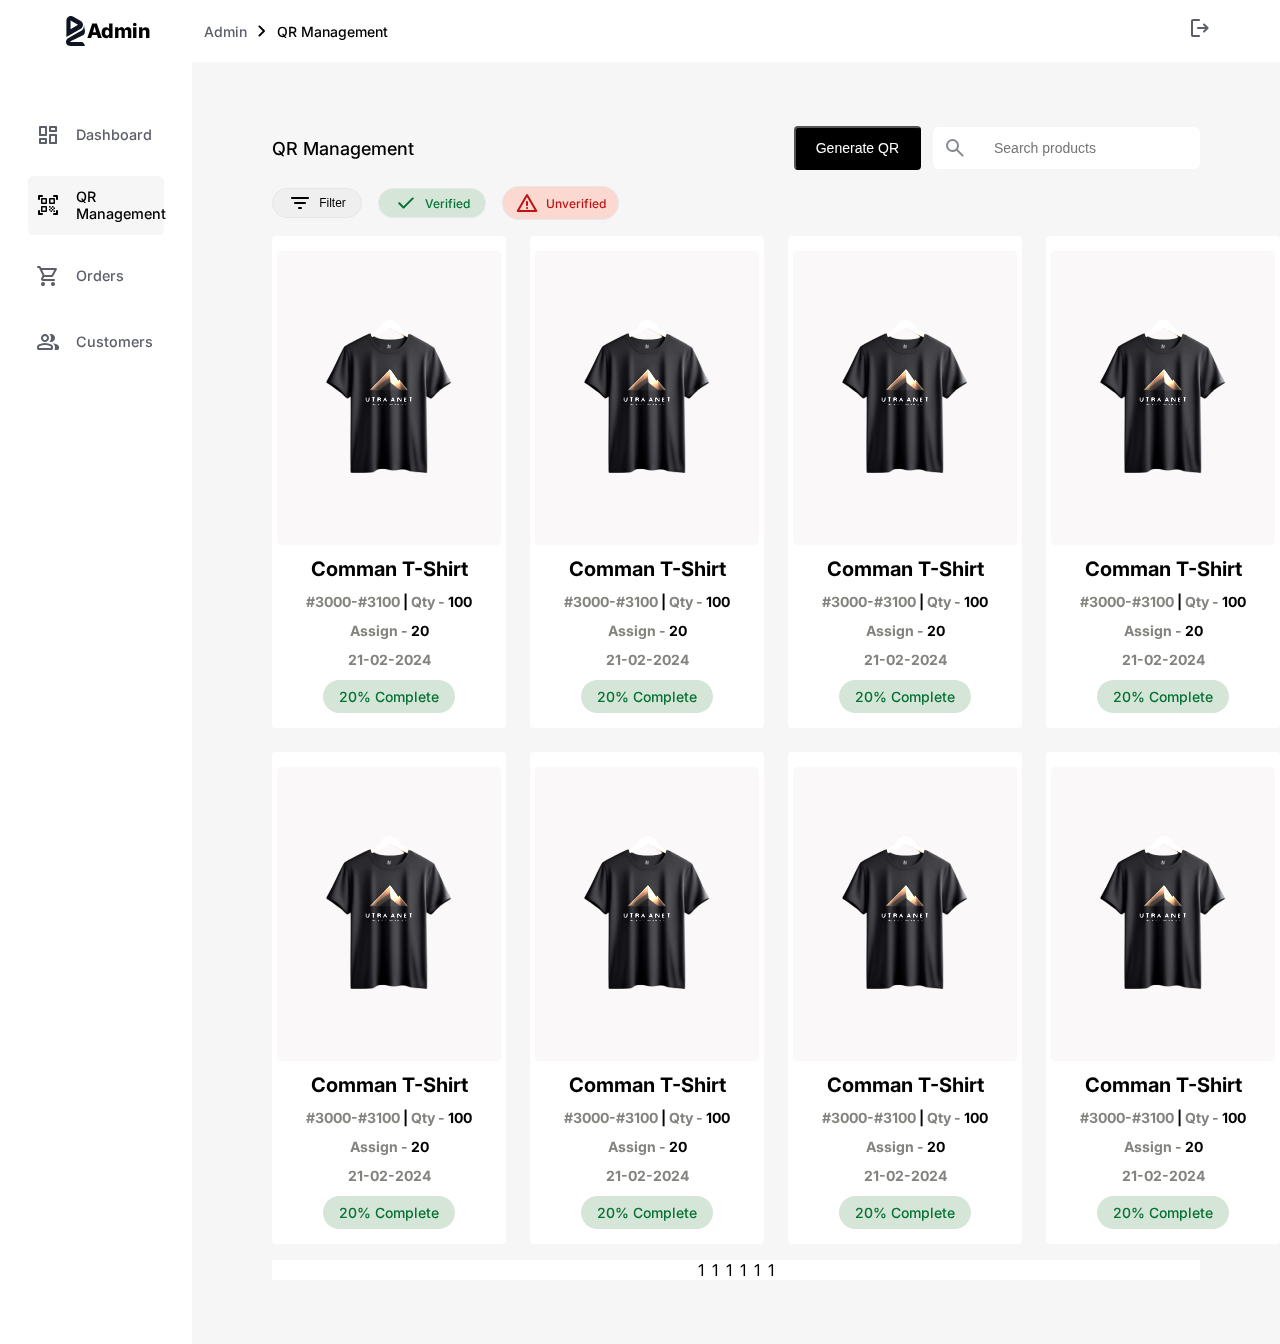
==== QRmanagement.html @ 9fd799b6 "Add files via upload" ====
<!DOCTYPE html>
<html lang="en">
<head>
    <meta charset="UTF-8">
    <meta name="viewport" content="width=device-width, initial-scale=1.0">
    <link href="https://fonts.googleapis.com/css2?family=Material+Symbols+Rounded" rel="stylesheet" />
    <link rel="stylesheet" href="./style.css">
    <title>QR Management</title>
</head>
<body>
    <nav>
        <div class="logo_container">
          <img src="./Asset/logo.svg" alt="">
          <p>Admin</p>
        </div>
        <div class="path">
          <p>
              Admin
          </p>
          <span class="material-symbols-rounded">
              chevron_right
          </span>
          <span>
              QR Management
          </span>
        </div>
        <div class="logout">
          <span class="material-symbols-rounded">
              logout
          </span>
        </div>
    </nav>
    <main id="main">
        <aside>
            <a href="./index.html" class="element">
                <span class="material-symbols-rounded">
                    dashboard
                </span>
                <h2>
                    Dashboard
                </h2> 
            </a>
            <a href="./QRmanagement.html" class="element active">
                <span class="material-symbols-rounded">
                    qr_code_scanner
                </span>
                <h2>
                    QR Management
                </h2> 
            </a>
            <a href="./orders.html" class="element">
                <span class="material-symbols-rounded">
                    shopping_cart
                </span>
                <h2>
                    Orders
                </h2> 
            </a>
            <a href="./customers.html" class="element">
                <span class="material-symbols-rounded">
                    group
                </span>
                <h2>
                    Customers
                </h2> 
            </a>
        </aside>
        <div class="qr_content">
           <div class="section1">
             <p>
                QR Management
             </p>
             <div class="qr-search">
               <button>
                  Generate QR
               </button>
               <div class="search-bar">
                   <span class="material-symbols-rounded">
                       search
                   </span>
                   <input placeholder="Search products" type="text">
               </div>
             </div>
           </div>
           <div class="filter-section">
             <button id="filterBtn">
                <span class="material-symbols-rounded">
                    filter_list
                </span>
                <p>
                    Filter
                </p>
             </button>
             <div class="verified">
                <span class="material-symbols-rounded">
                    check
                </span>
                <p>
                    Verified
                </p>
             </div>
             <div class="unverified">
                <span class="material-symbols-rounded">
                    warning
                </span>
                <p>
                    Unverified
                </p>
             </div>
           </div>
           <div class="cards-container">
             <div class="card">
               <img src="./Asset/T-shirt.png" alt="">
               <h2>
                Comman T-Shirt
               </h2>
               <p>
                #3000-#3100 <span>|</span> Qty - <span>100</span>
               </p>
               <p>
                Assign - <span>20</span>
               </p>
               <p>
                21-02-2024
               </p>
               <div class="completion-percentage">
                 20% Complete
               </div>
             </div>
             <div class="card">
               <img src="./Asset/T-shirt.png" alt="">
               <h2>
                Comman T-Shirt
               </h2>
               <p>
                #3000-#3100 <span>|</span> Qty - <span>100</span>
               </p>
               <p>
                Assign - <span>20</span>
               </p>
               <p>
                21-02-2024
               </p>
               <div class="completion-percentage">
                 20% Complete
               </div>
             </div>
             <div class="card">
               <img src="./Asset/T-shirt.png" alt="">
               <h2>
                Comman T-Shirt
               </h2>
               <p>
                #3000-#3100 <span>|</span> Qty - <span>100</span>
               </p>
               <p>
                Assign - <span>20</span>
               </p>
               <p>
                21-02-2024
               </p>
               <div class="completion-percentage">
                 20% Complete
               </div>
             </div>
             <div class="card">
               <img src="./Asset/T-shirt.png" alt="">
               <h2>
                Comman T-Shirt
               </h2>
               <p>
                #3000-#3100 <span>|</span> Qty - <span>100</span>
               </p>
               <p>
                Assign - <span>20</span>
               </p>
               <p>
                21-02-2024
               </p>
               <div class="completion-percentage">
                 20% Complete
               </div>
             </div>
             <div class="card">
               <img src="./Asset/T-shirt.png" alt="">
               <h2>
                Comman T-Shirt
               </h2>
               <p>
                #3000-#3100 <span>|</span> Qty - <span>100</span>
               </p>
               <p>
                Assign - <span>20</span>
               </p>
               <p>
                21-02-2024
               </p>
               <div class="completion-percentage">
                 20% Complete
               </div>
             </div>
             <div class="card">
               <img src="./Asset/T-shirt.png" alt="">
               <h2>
                Comman T-Shirt
               </h2>
               <p>
                #3000-#3100 <span>|</span> Qty - <span>100</span>
               </p>
               <p>
                Assign - <span>20</span>
               </p>
               <p>
                21-02-2024
               </p>
               <div class="completion-percentage">
                 20% Complete
               </div>
             </div>
             <div class="card">
               <img src="./Asset/T-shirt.png" alt="">
               <h2>
                Comman T-Shirt
               </h2>
               <p>
                #3000-#3100 <span>|</span> Qty - <span>100</span>
               </p>
               <p>
                Assign - <span>20</span>
               </p>
               <p>
                21-02-2024
               </p>
               <div class="completion-percentage">
                 20% Complete
               </div>
             </div>
             <div class="card">
               <img src="./Asset/T-shirt.png" alt="">
               <h2>
                Comman T-Shirt
               </h2>
               <p>
                #3000-#3100 <span>|</span> Qty - <span>100</span>
               </p>
               <p>
                Assign - <span>20</span>
               </p>
               <p>
                21-02-2024
               </p>
               <div class="completion-percentage">
                 20% Complete
               </div>
             </div>
           </div>
           <div class="page-section">
             <p>1</p>
             <p>1</p>
             <p>1</p>
             <p>1</p>
             <p>1</p>
             <p>1</p>
           </div>
        </div>
    </main>
    <div class="popup2" id="popup2">
       <h2>
           Tag
           <span class="material-symbols-rounded" id="clsBtn">
               close
           </span>
       </h2>
       <div class="popup-stack">
         <p class="tag">
             Rare
         </p>         
         <p class="tag">
             Legendary
         </p>         
         <p class="tag">
             Uncommon
         </p>         
         <p class="tag">
             Common
         </p>         
         <p class="tag">
             Epic
         </p>         
         <p class="tag">
             Exotic
         </p>         
         <p class="tag">
             Mythic
         </p>         
         <p class="tag">
             Ancient
         </p>         
         <p class="tag">
             Divine
         </p>         
       </div>
       <button id="apply">
        Apply
       </button>
    </div>
</body>
<script src="./qrManage.js"></script>
</html>
---- style.css ----
@import url('https://fonts.googleapis.com/css2?family=Inter:wght@100..900&family=Poppins:ital,wght@0,100;0,200;0,300;0,400;0,500;0,600;0,700;0,800;0,900;1,100;1,200;1,300;1,400;1,500;1,600;1,700;1,800;1,900&display=swap');

*{
    margin: 0; 
    padding: 0;
    box-sizing: border-box;
}

.blurMode{
   filter: blur(5px);
   pointer-events: none;
   user-select: none;
}

.popup1{
    position: fixed;
    display: none;
    flex-direction: column;
    align-items: center;
    top: 30%;
    left: 40%;
    background-color: white;
    border-radius: 8px;
    box-shadow:1rem 2rem 4rem #c7c7c7;
    h2{
        display: flex;
        justify-content: space-between;
        align-items: center;
        width: 100%;
        text-align: center;
        font-size: 18px;
        font-weight: 500;
        color:  #0E1422;
        padding: 2rem 1.5rem;
        border-bottom:1px solid #C1C1C1 ;
    }
    span:hover{
      cursor: pointer;
    }
    form{
        align-items: center;
        padding:24px;
        label{
            font-size: 14px;
            font-weight: 500;
            color:  #474B57;
        }
        input[type='text']{
            margin: 8px;
            padding: 12px;
            font-size: 16px;
            font-weight: 500;
            color:  #878A92;
        }
        input[type = 'color']{
            height:3rem ;
            width: 4rem ;
            padding: 1px;
        }
    }
    button{
        cursor: pointer;
        margin: 12px;
        border-radius: 4px;
        border: none;
        background-color: black;
        color: white;
        font-size: 14px;
        font-weight: 500;
        padding: 12px 24px;
    }
}

body{
    font-family: "Inter", sans-serif;
    background-color: #F6F6F6;
    /* margin-right: 5rem; */
    overflow-x:hidden;
}

main{
    display: grid;
    grid-template-columns: 15vw 75vw;
    justify-content: space-between;
    margin-right: 4rem;
}

.main_content, .customer-content, .qr_content{
    margin-bottom: 4rem;
}

nav{
    background-color: white;
    padding: 1rem 0.75rem;
    display:grid;
    grid-template-columns:15vw 55vw 30vw ;
    justify-content: space-between;
    /* background-color: transparent; */
    z-index:1000;
}

.logo_container{
    /* background: blue; */
    display: flex;
    /* background-color: white; */
    gap: 2px;
    align-items: center;
    justify-content: center;
    font-size: 20px;
    font-weight: 800;
    img{
        height: 30px;
    }
}

.path{
    /* background: blue; */
    display: flex;
    justify-content: flex-start;
    align-items: center;
    gap: 3px;
    color: #5C5F6A;
    font-size: 14px;
    font-weight: 500;
    span{
        color: black;
    }
}

.logout{
    /* padding-right:0; */
    /* background: blue; */
    margin-right: 5rem;
    display: flex;
    justify-content: end;
    color: #5C5F6A;
}

.logout:hover{
    color: black;
    cursor: pointer;
}

aside{
    position: static;
    display: flex;
    flex-direction: column;
    background-color: white;
    gap:1rem;
    height: 100%;
    padding: 3rem 1.75rem;
}


.element{
    text-decoration: none;
    display: flex;
    justify-content: flex-start;
    font-weight:500;
    align-items: center;
    gap:1rem;
    padding:0.8rem 0.5rem;
    color: #5C5F6A;
    h2{
        font-weight: 500;
        font-size: 0.9rem;
    }
    transition: 0.2s linear;
}

.active{
    background-color:#F6F6F6;
    color: black;
    border-radius: 0.35rem;
}

.element:hover{
    cursor: pointer;
    background-color:#F6F6F6;
    color: black;
    border-radius: 0.35rem;
}

.main_content{
    display: flex;
    flex-direction: column;
    margin-bottom: 4rem;
}

.stats{
    /* margin-left: 2rem; */
    display: grid;
    grid-template-columns: 30% 30% 30%;
    text-align: justify;
    margin: 5rem 0rem 2.5rem 0;
    justify-content:space-between ;
    /* gap:4.5rem; */
}

.total{
    display: flex;
    font-size: 36px;
    font-weight: 600;
    color: #83847F;
    width: 100%;
    padding: 53px 40px;
    background-color: white;
    border: none;
    border-radius: 8px;
    justify-content: space-between;
    /* margin:4.75rem 0.8rem 1.5rem 0rem; */
    span{
        font-size: 40px;
        font-weight: 700;
        color: black;
    }
}

.order_links{
    display: grid;
    grid-template-columns: 30% 65%;
    justify-content: space-between;
}

.link_tag{
    display: flex;
    gap: 12px;
    flex-direction: column;
}
.link{
    gap: 15px;
    padding: 18px;
    background-color: white;
    display: flex;
    flex-direction: column;
    border-radius: 8px;
    justify-content: flex-start;
    p{
        font-size: 16px;
        font-weight: 600;
        color: black;
    }
}

.edit{
    background-color: #E6E7E8;
    display: flex;
    justify-content: space-between;
    align-items: center;
    padding: 10px 15px;
    border-radius: 6px;
    p{
        font-size: 14px;
        font-weight: 500;
        color:#878A92;
    }
    span{
        color: #0D6EFD;
    }
    span:hover{
        cursor: pointer;
    }
}

.tag_container{
    background-color: white;
    display: flex;
    flex-direction: column;
    border-radius: 8px;
}

.new_tags{
    padding: 2rem 2.25rem;
    display: flex;
    border-bottom:1px #878A92;
    align-items: center;
    justify-content: space-between;
    p{
        font-size: 16px;
        font-weight: 600;
        color: black;
    }
    button{
       background-color: black;
       color: white;
       padding: 12px 24px;
       border-radius: 4px;
       font-size: 14px;
       font-weight: 500;
       cursor: pointer;
    }
    border-bottom: 1px rgb(185, 185, 185) solid;
}

.old_tags{
    /* border-style: solid; */
    padding: 1rem 2.25rem;
    display: flex;
    flex-direction: column;
    border-width: 15px;
    border-color: #5C5F6A;
}

.total_tags{
    display: flex;
    align-items: center;
    gap: 5px;
    span{
        font-size: 24px;
        font-weight: 700;
        color: black;
    }
    p{
        font-size: 14px;
        font-weight: 500;
        color:#5C5F6A;
    }
}

.stack{
    display: flex;
    flex-wrap:wrap;
    gap: 0.4rem;
    margin-top: 0.75rem;
    p{
        font-size: 12px;
        font-weight: 500;
        padding: 2px 16px;
        border-radius: 100px;
        border:1px #83847F solid;
        margin: 2px;
    }
}

.recent_orders{
    width: 100%;
    display: flex;
    flex-direction: column;
    gap: 10px;
    background-color: white;
    border-radius: 8px;
    padding: 2rem 3.5rem;
}

.heading{
    display: flex;
    align-items: center;
    gap: 12px;
    p{
        font-stretch: expanded;
       font-size: 16px;
       font-weight: 600;
       color: black;
    }
    span{
        text-align: center;
        font-size: 12px;
        padding: 10px 12px;
        border-radius: 100px;
        color: #878A92;
        background-color: #F6F6F6;
        cursor: pointer;
    }
    span:hover{
        color: #5C5F6A;
        background-color: rgb(174, 174, 174)6;
    }
}

.dashboard-table{
    font-size: 14px;
    font-weight: 500;
    color: #5C5F6A;
    thead tr th{
        text-align: start;
        padding: 0.8rem 0rem;
        border-bottom: 1px solid #E9E9EB ;
        border-top: 1px solid #E9E9EB ;
    }
    tbody tr td{
        padding: 1rem 0rem;
        border-bottom: 1px solid #E9E9EB ;
    }
    tbody tr:last-child td{
        border-bottom: none;
    }
}
/* End of Dashboard page */

/* QR Page */

.qr_content{
    /* background-color: red; */
    margin-top: 4rem;
    padding:0 1rem;
    display: flex;
    flex-direction: column;
    gap: 1rem;
    justify-content: flex-start;
}

.section1{
    display: flex;
    align-items: center;
    justify-content: space-between;
    p{
        font-size: 18px;
        font-weight: 500;
        color: black;
    }
}

.qr-search{
    display: flex;
    align-items: center;
    gap: 0.75rem;
    button{
        background-color: black;
        color: white;
        padding: 12px 20px;
        border-radius: 4px;
        font-size: 14px;
        font-weight: 500;
        cursor: pointer;
    }
}

.search-bar{
    border-radius: 6px;
    padding: 5px 10px;
    display: flex;
    align-items: center;
    background-color: white;
    gap: 0.75rem;
    span{
        color: #878A92;
        cursor: pointer;
    }
    input{
        border: none;
        font-size: 14px;
        font-weight: 500;
        padding: 8px 15px;
    }
}

.filter-section{
    display: flex;
    align-items: center;
    justify-content: flex-start;
    gap: 1rem;
    button{
      display: flex;
      font-size: 12px;
      font-weight: 500;
      gap:0.45rem;
      border:#E6E7E8 1px solid;
      border-radius: 94px;
      padding: 1.88px 15.03px;
      align-items: center;
      cursor: pointer;
    }
}

.verified{
    background-color: #D5E5D7;
    color: #057234;
    display: flex;
    font-size: 12px;
    font-weight: 500;
    gap:0.45rem;
    border:#E6E7E8 1px solid;
    border-radius: 94px;
    padding: 1.88px 15.03px;
    align-items: center;
    cursor: pointer;
}

.unverified{
    background-color:#FBD9D0;
    color: #BE1313;
    display: flex;
    font-size: 12px;
    font-weight: 500;
    gap:0.45rem;
    border:#E6E7E8 1px solid;
    border-radius: 94px;
    padding: 4px 12px;
    align-items: center;
    cursor: pointer;
}

.cards-container{
   display: grid;
   grid-template-columns: auto auto auto auto;
   justify-content: space-around;
   gap: 1.5rem;
}

.card{
    width: 100%;
    padding: 15.03px 5px;
    border-radius: 4px;
    display: flex;
    flex-direction: column;
    align-items: center;
    justify-content: center;
    gap: 0.75rem;
    background-color: white;
    /* margin: 0.5rem; */
    img{
        max-width: 14rem;
        width: auto;
        border-radius: 4px;
        background-color:#7d7c7c;
        object-fit: cover;
        mix-blend-mode:hard-light;
    }
    h2{
        font-size: 20px;
        font-weight:700;
    }
    p{
        font-size: 14px;
        font-weight:700;
        color: #83847F;
    }
    span{
        font-size: 14px;
        font-weight:700;
        color: black;
    }
}

.completion-percentage{
    text-align: center;
    display: flex;
    justify-content: center;
    background-color: #D5E5D7;
    color: #057234;
    padding: 8px 16px;
    border-radius: 33px;
    font-size: 14px;
    font-weight:500;
}

.page-section{
    display: flex;
    justify-content: center;
    background-color: white;
    gap: 0.5rem;
}

.popup2{
    width: 30vw;
    position: fixed;
    display: none;
    flex-direction: column;
    align-items: center;
    top: 30%;
    left: 35%;
    background-color: white;
    border-radius: 8px;
    box-shadow:1rem 2rem 4rem #c7c7c7;
    h2{
        display: flex;
        justify-content: space-between;
        align-items: center;
        width: 100%;
        text-align: center;
        font-size: 18px;
        font-weight: 500;
        color:  #0E1422;
        padding: 2rem 1.5rem;
        border-bottom:1px solid #C1C1C1 ;
    }
    span{
        cursor: pointer;
    }
    .popup-stack{
        max-width: 100%;
        padding: 1.5rem 1rem;
        display: flex;
        flex-wrap:wrap;
        gap: 0.4rem;
        margin-top: 0.75rem;
        p{
            font-size: 12px;
            font-weight: 500;
            padding: 2px 16px;
            border-radius: 100px;
            border:1px #83847F solid;
            margin: 2px;
        }
    }
    button{
        cursor: pointer;
        margin: 12px;
        border-radius: 4px;
        border: none;
        background-color: black;
        color: white;
        font-size: 14px;
        font-weight: 500;
        padding: 12px 24px;
    }
}

/* End of QR page */

/* Start of Orders Page */

.section2{
    display: flex;
    justify-content: space-between;
}

.right-part{
    display: flex;
    align-items: center;
    gap: 0.5rem;
    button{
        border: none;
        background-color: black;
        color: white;
        padding: 12px 24px;
        border-radius: 4px;
        font-size: 14px;
        font-weight: 500;
        cursor: pointer;
    }
}

.customer-content{
    background-color: white;
    display: flex;
    flex-direction: column;
    gap: 1.2rem;
    padding: 2.5rem 2rem;
    margin-top: 5rem;
    border-radius:8px;
}

.customer-table{
    thead th{
        font-size: 14px;
        font-weight: 500;
        color: #5C5F6A;
        text-align: start;
        padding: 0.85rem 0rem;
        border-bottom: 1px solid #E6E7E8;
        border-top: 1px solid #E6E7E8;
    }
    thead th:first-child{
        text-align: center;
    }
    tbody tr td{
         padding: 1rem 0.2rem;
         border-bottom:1px solid #E6E7E8;
         font-size: 14px;
         font-weight: 500;
         color: #5C5F6A;
    }

    tbody tr:last-child td{
        border-bottom: none;
    }
    tbody tr td:first-child{
        display: flex;
        justify-content: center;
    }
}

.customer-table tbody tr td:first-child p{
    margin:0.15rem;
    text-align: center;
    font-size: 14px;
    font-weight:400;
    color: #4078FF;
    padding: 1rem;
    border-radius: 4px;
    background-color: #d2d2d2;
}

.orders-table{
    max-width: 100%;
    thead th{
        font-size: 14px;
        font-weight: 500;
        color: #5C5F6A;
        text-align: start;
        padding: 0.85rem 0rem;
        border-bottom: 1px solid #E6E7E8;
        border-top: 1px solid #E6E7E8;
    }
    tbody{
        margin-top: 0.85rem;
    }
    thead th:first-child{
        text-align: center;
    }
    tbody tr td{
        padding: 1rem 0.2rem;
        border-bottom:1px solid #E6E7E8;
        font-size: 14px;
        font-weight: 500;
        color: #5C5F6A;
   }
   tbody tr:last-child td{
       border-bottom: none;
   }
   tbody tr img{
       margin-top: 1.2rem;
       width: 3rem;
       background-color: rgb(183, 183, 183);
       object-fit: contain;
   }
}

@media screen and (max-width:1250px) {
    aside{
       padding: 2.5rem 1rem;
       font-size: 0.8rem;
    }
    .stats{
        /* margin-left: 2rem; */
        display: grid;
        grid-template-columns: 45% 45% ;
        text-align: justify;
        /* margin: 5rem 2rem; */
        justify-content:space-evenly ;
        gap:2.5rem;
    }

    .order_links{
        display: grid;
        grid-template-columns: 1fr;
        justify-content: space-between;
    }


    .link_tag{
        display: grid;
        grid-template-columns: auto auto;
        justify-content: space-between;
        margin: 1.2rem 0;
    }
    .edit{
        flex-direction: column;
        align-items: flex-start;
        gap: 0.8rem;
    }
    .card{
        img{
            width: auto;
            max-width: 11rem;
        }
    }
}

@media screen and (max-width:1150px){
    aside:hover{
        z-index: 4;
        .element{
            justify-content: flex-start;
        }
        h2{
            display:inline-block;
        }
    }
    .element{
        justify-content: center;
        h2{
            display:none;
        }
    }
    main{
        grid-template-columns: auto minmax(80vw,min-content);  
    }
    .main_content, .customer-content, .qr_content{
        margin: 2rem 0rem 3rem 1rem ;
    }
}

@media screen and (max-width:992px) {
    .orders-table{
        thead tr th:last-child{
            display:none;
        }
        tbody tr td:last-child{
            display:none;
        }
     }
     
    .customer-table{
        width: 100%;
        thead tr th:last-child{
            display:none;
        }
        tbody tr td:last-child{
            display:none;
        }
     }
    .customer-content{
        padding: 2.5rem 1rem;
     }
     .filter-section{
        gap: 0.5rem;
        button, .verified, .unverified{
            gap: 0.5rem;
            font-size: 10px;
        }
     }
    .cards-container{
        grid-template-columns: auto auto auto auto;
        justify-content: space-evenly;
    }
    .card{
        width: 100%;
        img{
            max-width: 9rem;
            width: auto;
        }
        h2{
            font-size: 15px;
            font-weight:600;
        }
        p{
            font-size: 12px;
            font-weight:500;
            color: #83847F;
        }
        span{
            font-size: 12px;
            font-weight:600;
        }
    }
    .logo_container{
        justify-content: flex-start;
        margin-left: 1rem;
    }
    .logo_container p{
        display: none;
    }
    main{
        grid-template-columns: auto 85vw;
        /* margin-right: 2.5rem; */
    }
    .qr_content,.customer-content,.main_content{
        padding-right: 2.5rem;
    }
    .popup1,.popup2{
        left: 30%;
    }
}

@media  screen and (max-width:849px) {
    .section1{
        /* background-color: red; */
        display: flex;
        flex-direction: column;
        align-items: start;
        gap: 1.2rem;
        .qr-search{
            flex-direction: row-reverse;
            width: 100%;
            /* background-color: red; */
            justify-content: space-between;
        }
    }
    .cards-container{
        padding: 0rem;
        grid-template-columns: auto auto auto;
        justify-content: space-evenly;
    }
    .card{
        width: 100%;
        gap: 0.5rem;
        img{
            max-width: 11rem;
            width: auto;
        }
        h2{
            font-size: 15px;
            font-weight:600;
        }
        p{
            font-size: 12px;
            font-weight:500;
            color: #83847F;
        }
        span{
            font-size: 12px;
            font-weight:600;
        }
    }
}

@media screen and (max-width:750px) {
    .cards-container{
        .card{
            width: 100%;
            img{
                max-width: 9rem;
                width: auto;
            }
            h2{
                font-size: 15px;
                font-weight:600;
            }
            p{
                font-size: 12px;
                font-weight:500;
                color: #83847F;
            }
            span{
                font-size: 12px;
                font-weight:600;
            }
        }
    }
    .stats{
        grid-template-columns: 1fr;
    }
    .link_tag{
        grid-template-columns: 1fr;
        .link{
            .edit{
                flex-direction: row;
                align-items: center;
            }
        }
    }
    .recent_orders{
        padding: 2rem 0.8rem;
    }
    .orders-table{
        thead tr th:nth-child(3){
            display: none;
        }
        tbody tr td:nth-child(3){
            display: none;
        }
    }
    .dashboard-table{
        width: 100%;
        thead tr th:last-child{
                display: none;
        }
        tbody tr td:last-child{
            display: none;
        }
    }
    .section2{
        flex-direction: column;
        gap: 1.2rem;
        .right-part{
            flex-direction: row-reverse;
            justify-content: space-between;
        }
    }
    .customer-content{
        margin-right: 0.9rem;
    }
    .popup1{
        left: 25%;
        h2{
            font-size: 16px;
            font-weight: 500;
            padding: 1.7rem 1.5rem;
        }
        form{
            padding: 1rem;
            input[type='text']{
                padding: 0.5rem;
            }
            input[type = 'color']{
                height:2.8rem ;
                width: 3.8rem ;
                padding: 1px;
            }
        }
        button{
            font-size: 12px;
        }
    }
    .popup2{
        left: 30%;
        .popup-stack{
            max-width: 100%;
        }
        h2{
            font-size: 16px;
            font-weight: 500;
            padding: 1.7rem 1.5rem;
        }
        .popup-stack{
            /* background-color: red; */
            margin-top: 0rem;
            padding: 1rem 0.8rem;
            gap: 0.1rem;
            p{
                font-size: 8px;
                margin: 0.5px;
            }
        }
        button{
            font-size: 12px;
        }
    }
}

@media screen and (max-width:699px) {
    .cards-container{
        grid-template-columns: auto auto auto;
        .card{
            width: 100%;
            img{
                max-width: 8rem;
                width: auto;
            }
            h2{
                font-size: 12px;
                font-weight:600;
            }
            p{
                font-size: 10px;
                font-weight:500;
                color: #83847F;
            }
            span{
                font-size: 10px;
                font-weight:600;
            }
            .completion-percentage{
                font-size: 10px;
            }
        }
    }
    .section1{
        flex-direction: column;
        align-items: start;
        gap: 1.2rem;
        .qr-search{
            flex-direction: column-reverse;
            width: 100%;
            gap: 0.5rem;
            align-items: start;
            .search-bar{
                width: 100%;
            }
            button{
                font-size: 12px;
                border:none
            }
        }
    }
    .section2{
        gap: 1.2rem;
        .right-part{
            flex-direction: column-reverse;
            align-items: start;
            gap: 0.5rem;
            width: 100%;
        }
        button{
            font-size: 12px;
            border:none
        }
    }
    .filter-section{
        gap: 0.12rem;
        button, .verified, .unverified{
            gap: 0.5rem;
            font-size: 10px;
            span{
                font-size: 20px;
            }
        }
     }
     .orders-table{
        width: 100%;
        thead tr th:first-child{
            display: none;
        }
        tbody tr img{
            display: none;
        }
     }
     .customer-content{
        margin-right: 1rem;
        padding: 2.5rem 1.5rem ;
     }
     .qr_content{
        margin-right: 1.2rem;
     }
}

@media  screen and (max-width:655px) {
    .cards-container{
        width: 100%;
        justify-content: space-around;
        .card{
            padding: 0.35rem;
            width: 100%;
            img{
                object-fit: contain;
                max-width: 100%;
                width: auto;
            }
            h2{
                font-size: 10px;
                font-weight:600;
            }
            p{
                font-size: 8px;
                font-weight:500;
                color: #83847F;
            }
            span{
                font-size: 8px;
                font-weight:600;
            }
        }
    }
    .customer-table{
        thead tr th:nth-child(3){
            display: none;
        }
        tbody tr td:nth-child(3){
            display: none;
        }
        
    }
    .popup1{
        left: 20%;
    }
    .popup2{
        left: 15%;
        width: 60%;
    }
    nav{
        .logout{
            margin-right: 2rem;
        }
    }
}

@media screen and (max-width:490px){
    .cards-container{
        width: 100%;
        justify-content: space-around;
        /* gap:0.5rem; */
        .card{
            padding: 0.35rem;
            width: 100%;
            gap:0.40rem;
            img{
                object-fit: contain;
                max-width: 100%;
                width: auto;
            }
            h2{
                font-size: 8px;
                font-weight:600;
            }
            p{
                font-size: 7px;
                font-weight:500;
                color: #83847F;
            }
            span{
                font-size: 7px;
                font-weight:600;
            }
            .completion-percentage{
                padding:0.12rem 0.5rem;
                font-size: 4px;
            }
        }
    }
    .orders-table{
        thead tr th:nth-child(4){
            display: none;
        }
        tbody tr td:nth-child(4){
            display: none;
        }
    }
    .popup1{
        left: 10%;
        form{
            padding: 0.5rem;
        }
    }
}
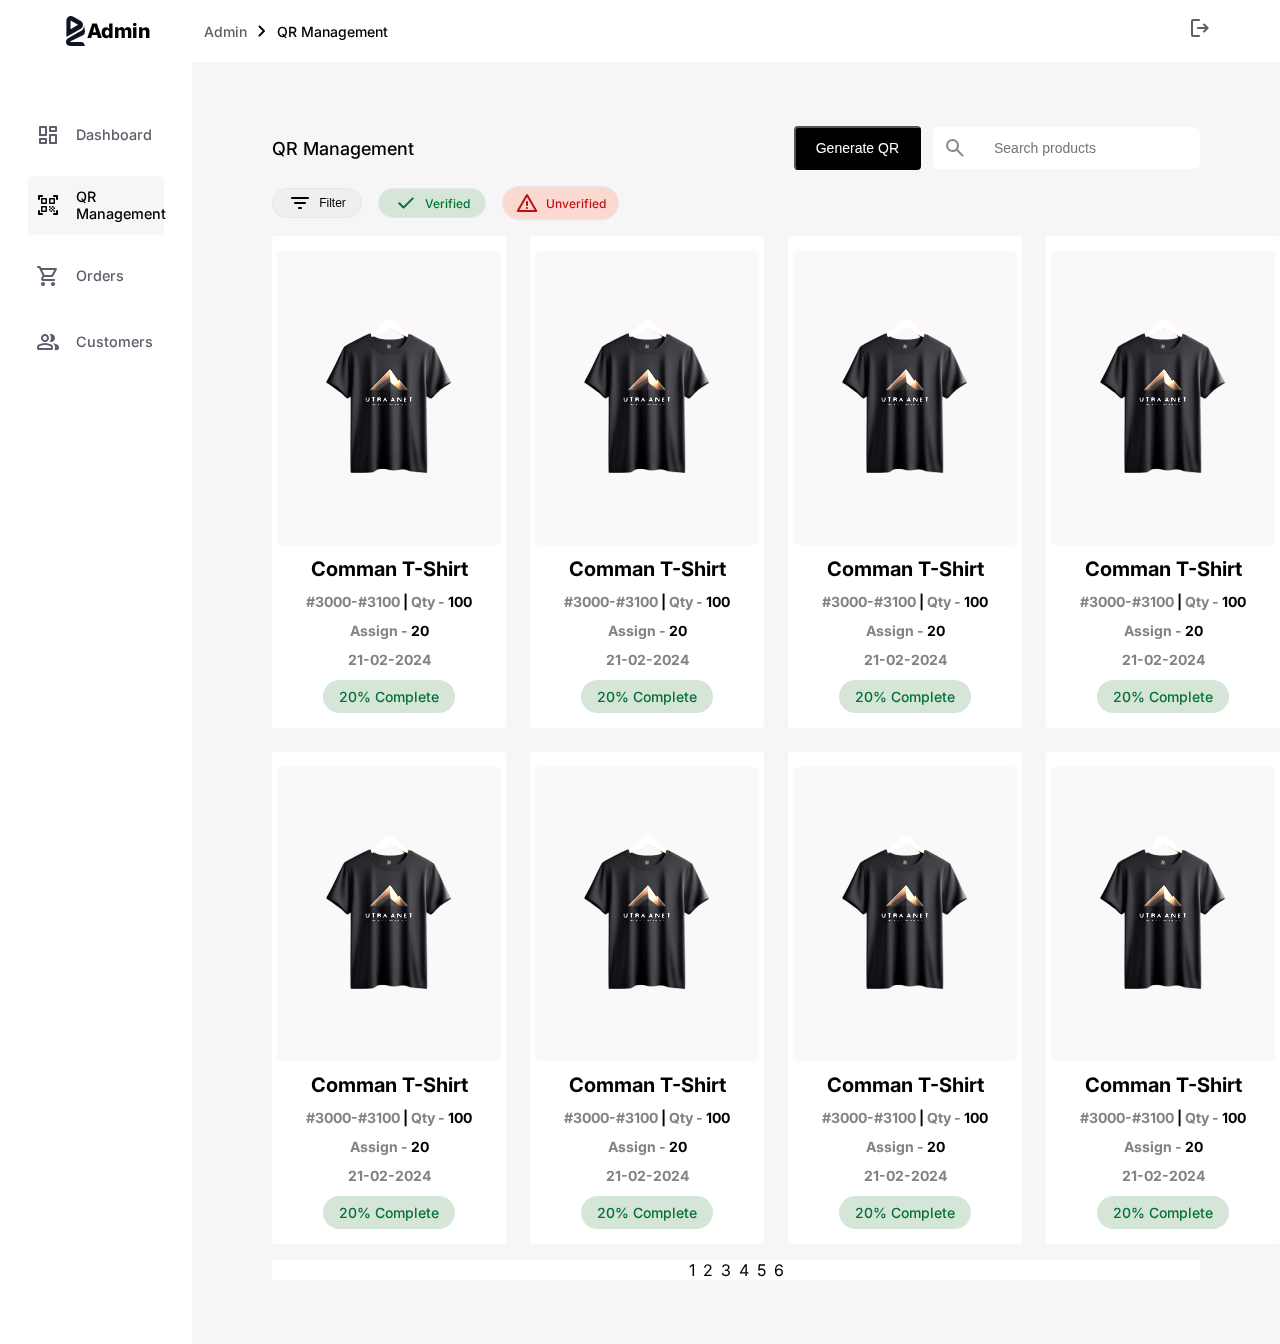
==== commit 2332a9a8: "Update QRmanagement.html" ====
--- a/QRmanagement.html
+++ b/QRmanagement.html
@@ -256,11 +256,11 @@
            </div>
            <div class="page-section">
              <p>1</p>
-             <p>1</p>
-             <p>1</p>
-             <p>1</p>
-             <p>1</p>
-             <p>1</p>
+             <p>2</p>
+             <p>3</p>
+             <p>4</p>
+             <p>5</p>
+             <p>6</p>
            </div>
         </div>
     </main>
@@ -306,4 +306,4 @@
     </div>
 </body>
 <script src="./qrManage.js"></script>
-</html>+</html>
